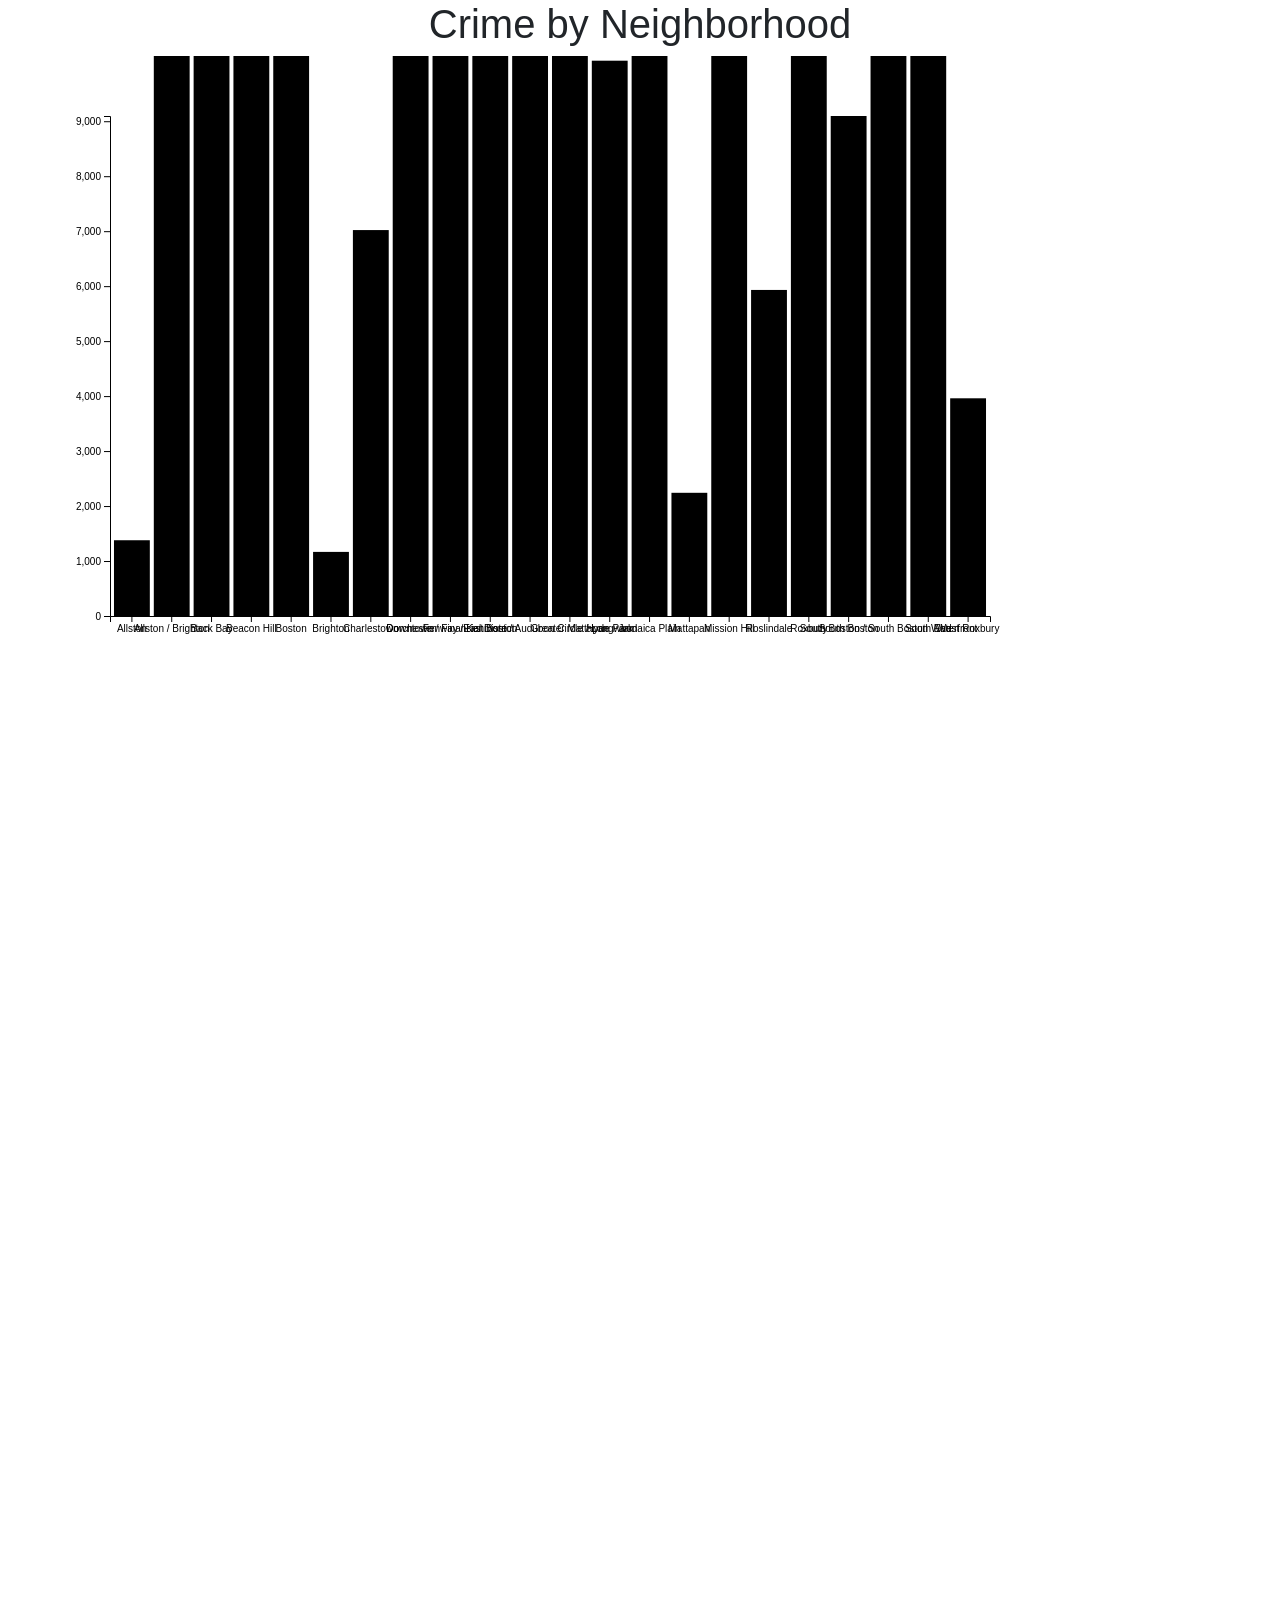
==== Barchart/index.html @ 17cbc386 "Latest Barcharts, need Labels/Tick Alignment/Sort/Filter" ====
<!doctype html>
<html>
<head>
	<meta charset="utf-8">
	<meta name="description" content="">
	<meta name="viewport" content="width=device-width, initial-scale=1">
	<title>CS171 - HW2</title>

	<!-- Load CSS libraries -->
	<link rel="stylesheet" href="css/bootstrap.min.css">
	<link rel="stylesheet" href="css/style.css">
</head>
<body>

<h1 align = "center">Crime by Neighborhood</h1>
<!-- ********************** ADD YOUR HTML-ELEMENTS HERE *********************** -->
<!-- Make sure to include a div-container with the id: 'chart-area' -->

<div align = "center" id="chart-area"></div>



<!-- Load JS libraries: jQuery, bootstrap, D3, D3 Tooltips -->
<script src="js/jquery.min.js"></script>
<script src="js/popper.min.js"></script>
<script src="js/bootstrap.min.js"></script>
<script src="js/d3.min.js"></script>

<!-- Completed: data loading, bar chart rendering -->
<!--<script src="js/barchartHeroin.js"></script>-->
<script src="js/barchartWeed.js"></script>
<!-- <script src="js/barchart.js"></script> -->

<!-- ****** TODO: FILTER DATA, DISPLAY BAR CHART & KEY FIGURES ****** -->
<!--<script src="js/main.js"></script>-->
</body>
</html>
---- Barchart/css/style.css ----
/* ************ ADD YOUR CUSTOM STYLES ************ */

.label {
  font-size: 13px;
  color: darkviolet;
  padding-bottom: 2px;
}


/****************/
/*   BAR-CHART  */
/****************/

.bar {
  fill: #3C948B;
}

.bar:hover {
  fill: #8E7060;
}

.axis {
  font: 10px sans-serif;
}

.axis path,
.axis line {
  fill: none;
  stroke: #000;
  shape-rendering: crispEdges;
}

.x-axis path {
  display: none;
}

.axis-title {
	fill: #888;
	font-size: 11px;
}


/****************/
/*   TOOLTIPS   */
/****************/

.d3-tip {
  padding: 12px;
  background: rgba(0, 0, 0, 0.8);
  color: #fff;
  border-radius: 2px;
  pointer-events: none;
}

.d3-tip:after {
  box-sizing: border-box;
  display: inline;
  font-size: 10px;
  width: 100%;
  line-height: 1;
  color: rgba(0, 0, 0, 0.8);
  position: absolute;
  pointer-events: none;
}

.d3-tip.n:after {
  content: "\25BC";
  margin: -3px 0 0 0;
  top: 100%;
  left: 0;
  text-align: center;
}
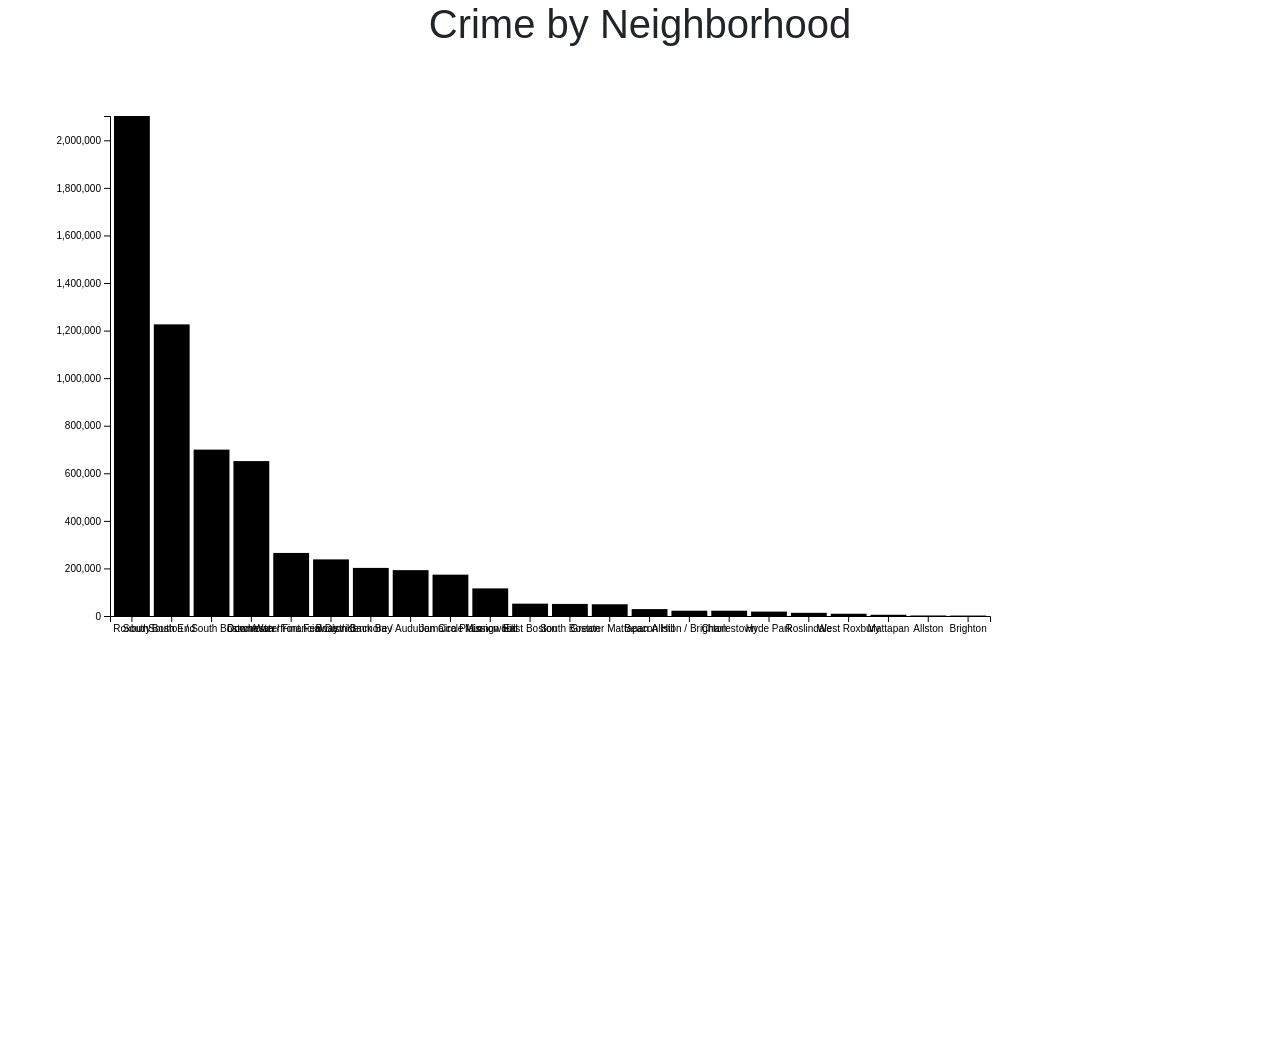
==== commit 6e11757f: "Sorted bars in both charts" ====
--- a/Barchart/index.html
+++ b/Barchart/index.html
@@ -28,7 +28,7 @@
 
 <!-- Completed: data loading, bar chart rendering -->
 <!--<script src="js/barchartHeroin.js"></script>-->
-<script src="js/barchartWeed.js"></script>
+<script src="js/barchartHeroin.js"></script>
 <!-- <script src="js/barchart.js"></script> -->
 
 <!-- ****** TODO: FILTER DATA, DISPLAY BAR CHART & KEY FIGURES ****** -->
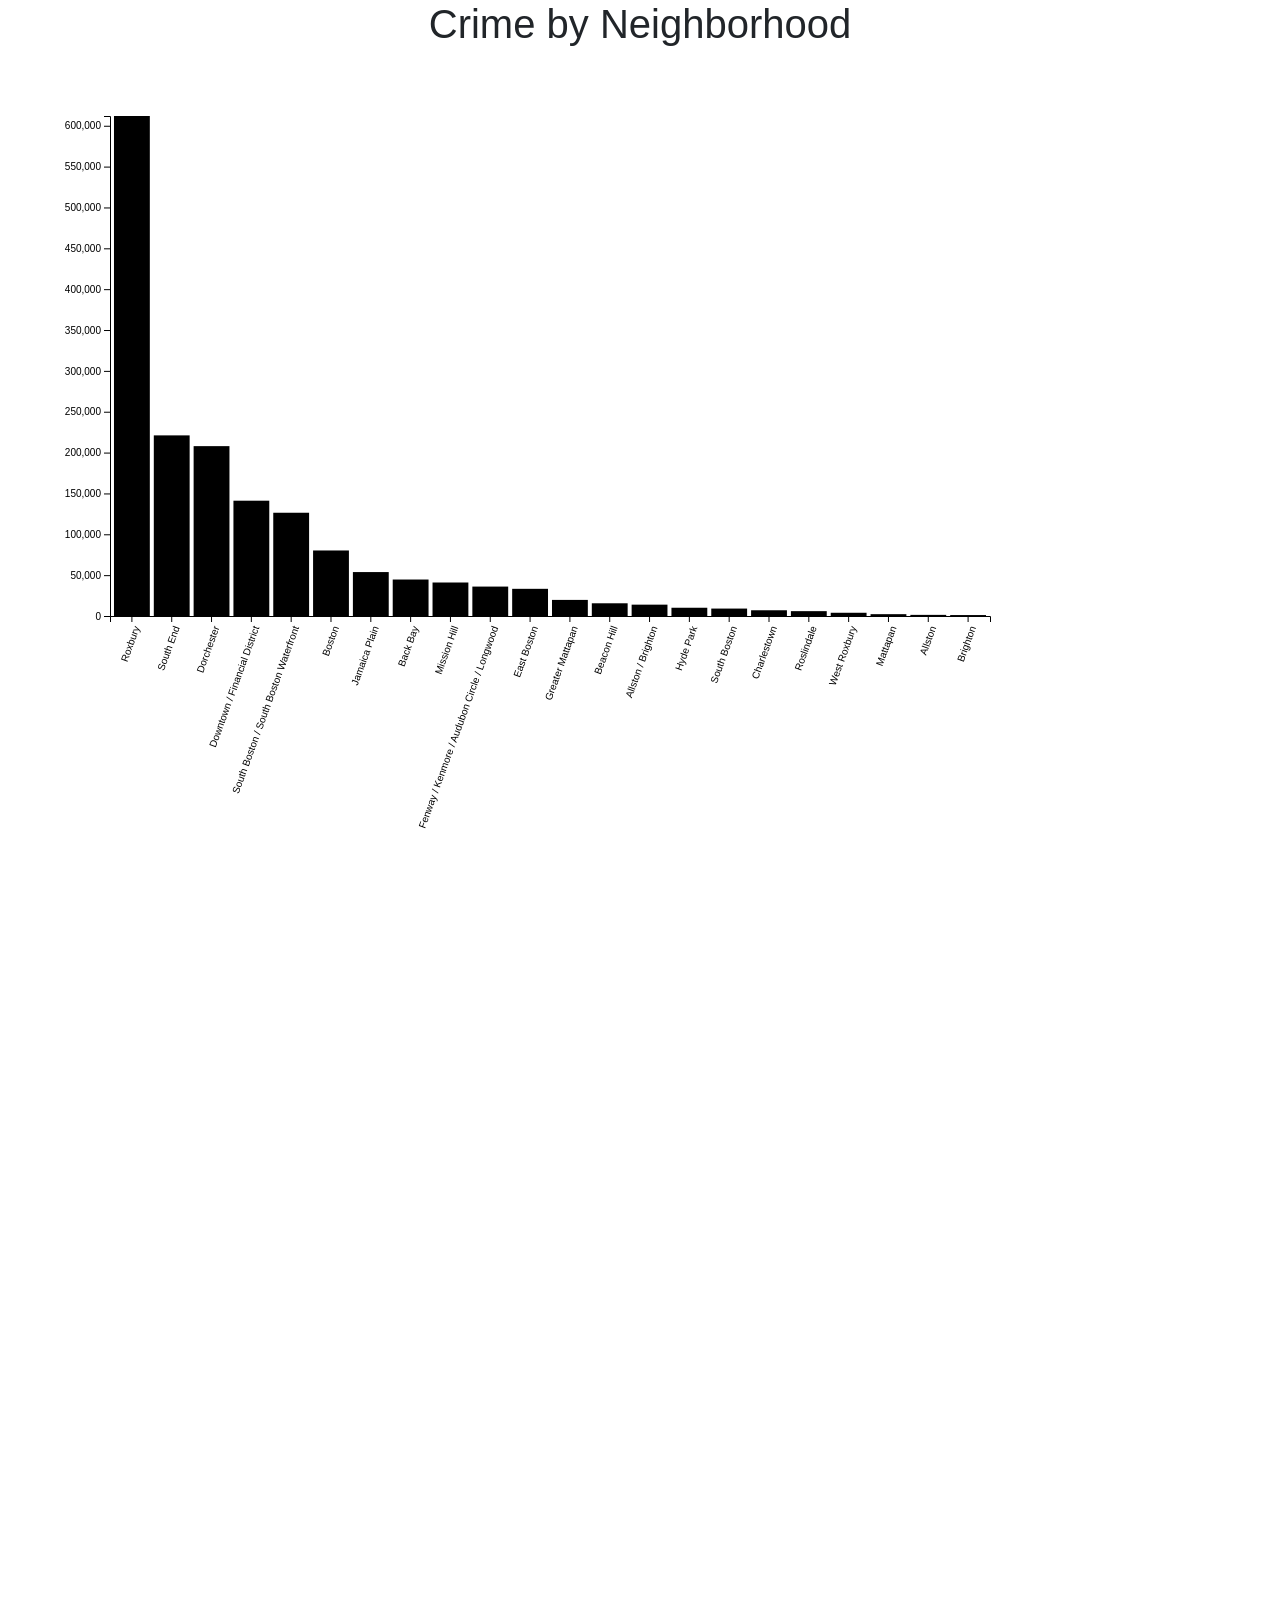
==== commit 9c7f5ed9: "Fixed Sorting issue with Weed Data, still need labels and interactive filtering" ====
--- a/Barchart/index.html
+++ b/Barchart/index.html
@@ -28,7 +28,7 @@
 
 <!-- Completed: data loading, bar chart rendering -->
 <!--<script src="js/barchartHeroin.js"></script>-->
-<script src="js/barchartHeroin.js"></script>
+<script src="js/barchartWeed.js"></script>
 <!-- <script src="js/barchart.js"></script> -->
 
 <!-- ****** TODO: FILTER DATA, DISPLAY BAR CHART & KEY FIGURES ****** -->
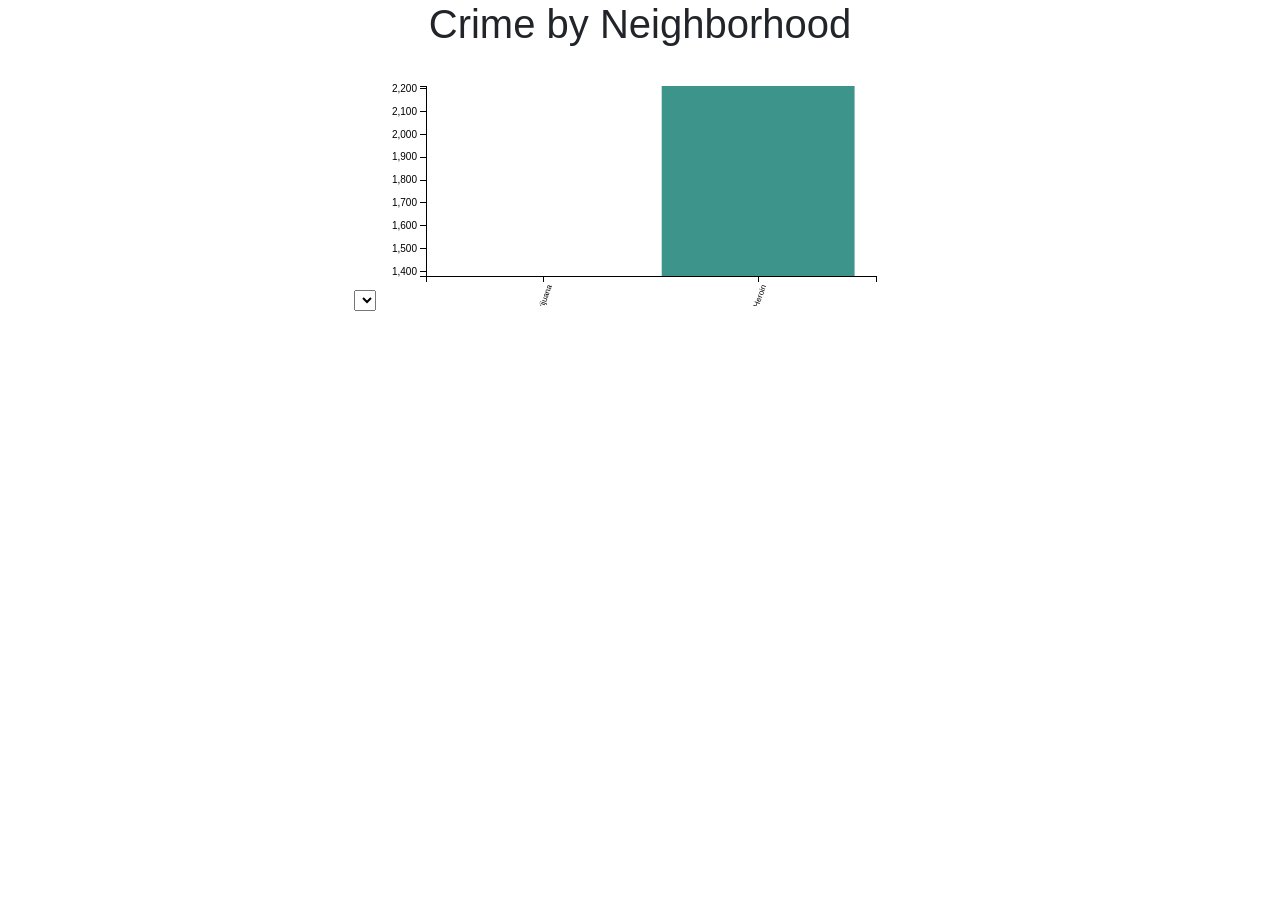
==== commit 07ca7c47: "Added Dynamic Filtering, but won't show 'by neighborhood' - debugging" ====
--- a/Barchart/index.html
+++ b/Barchart/index.html
@@ -28,8 +28,8 @@
 
 <!-- Completed: data loading, bar chart rendering -->
 <!--<script src="js/barchartHeroin.js"></script>-->
-<script src="js/barchartWeed.js"></script>
-<!-- <script src="js/barchart.js"></script> -->
+<script src="js/barchart.js"></script>
+<!-- <script src="js/defunctBarchartImplementation.js"></script> -->
 
 <!-- ****** TODO: FILTER DATA, DISPLAY BAR CHART & KEY FIGURES ****** -->
 <!--<script src="js/main.js"></script>-->
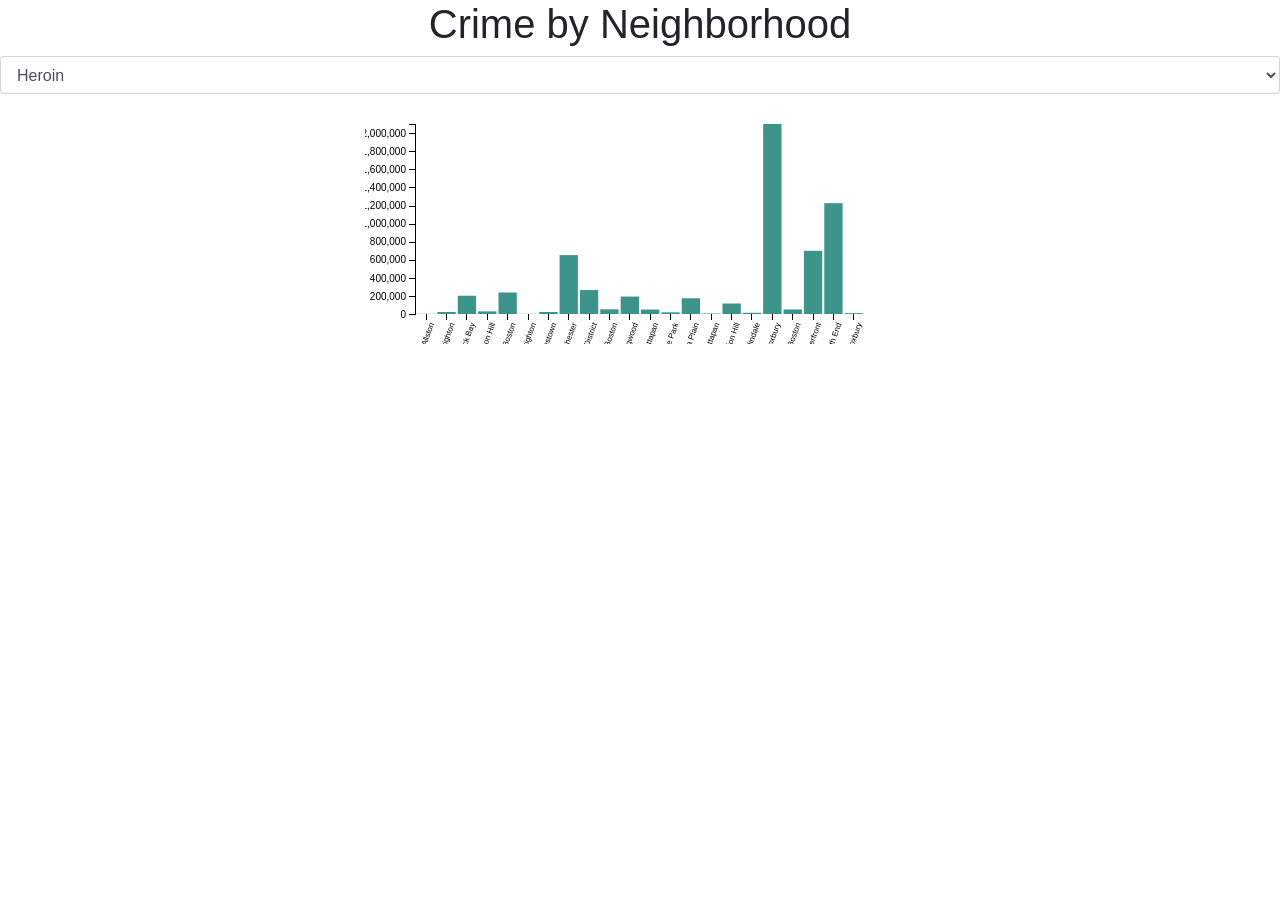
==== commit 48ff863a: "Finished implementation! Need to fix styling, Svg size, add labels, and tooltips potentially" ====
--- a/Barchart/index.html
+++ b/Barchart/index.html
@@ -4,7 +4,7 @@
 	<meta charset="utf-8">
 	<meta name="description" content="">
 	<meta name="viewport" content="width=device-width, initial-scale=1">
-	<title>CS171 - HW2</title>
+	<title>CS171 - Barchart</title>
 
 	<!-- Load CSS libraries -->
 	<link rel="stylesheet" href="css/bootstrap.min.css">
@@ -16,9 +16,15 @@
 <!-- ********************** ADD YOUR HTML-ELEMENTS HERE *********************** -->
 <!-- Make sure to include a div-container with the id: 'chart-area' -->
 
+<select class="form-control input-lg" id="selector" onchange="updateVisualization()">
+	<ul class="dropdown" >
+		<li > <option value="Heroin">Heroin</option></li>
+		<li> <option value="Marijuana">Marijuana</option></li>
+	</ul>
+	<div id="barchart"></div>
+</select>
+
 <div align = "center" id="chart-area"></div>
-
-
 
 <!-- Load JS libraries: jQuery, bootstrap, D3, D3 Tooltips -->
 <script src="js/jquery.min.js"></script>
@@ -28,7 +34,7 @@
 
 <!-- Completed: data loading, bar chart rendering -->
 <!--<script src="js/barchartHeroin.js"></script>-->
-<script src="js/barchart.js"></script>
+<script src="js/barchartLatestDraft.js"></script>
 <!-- <script src="js/defunctBarchartImplementation.js"></script> -->
 
 <!-- ****** TODO: FILTER DATA, DISPLAY BAR CHART & KEY FIGURES ****** -->
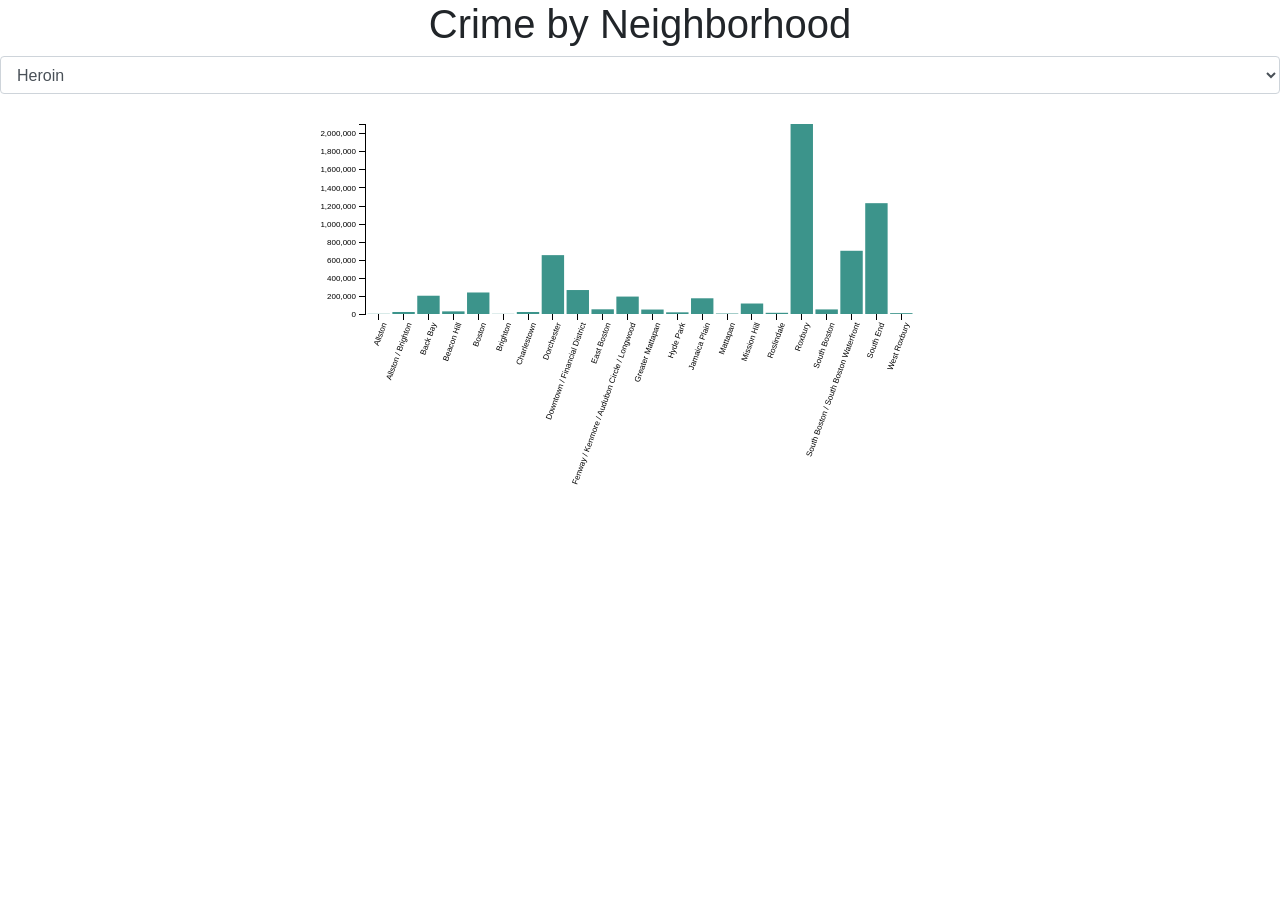
==== commit 13f70a09: "Fixed cutting off of y-axis tickmarks" ====
--- a/Barchart/index.html
+++ b/Barchart/index.html
@@ -34,7 +34,7 @@
 
 <!-- Completed: data loading, bar chart rendering -->
 <!--<script src="js/barchartHeroin.js"></script>-->
-<script src="js/barchartLatestDraft.js"></script>
+<script src="js/barchart.js"></script>
 <!-- <script src="js/defunctBarchartImplementation.js"></script> -->
 
 <!-- ****** TODO: FILTER DATA, DISPLAY BAR CHART & KEY FIGURES ****** -->
